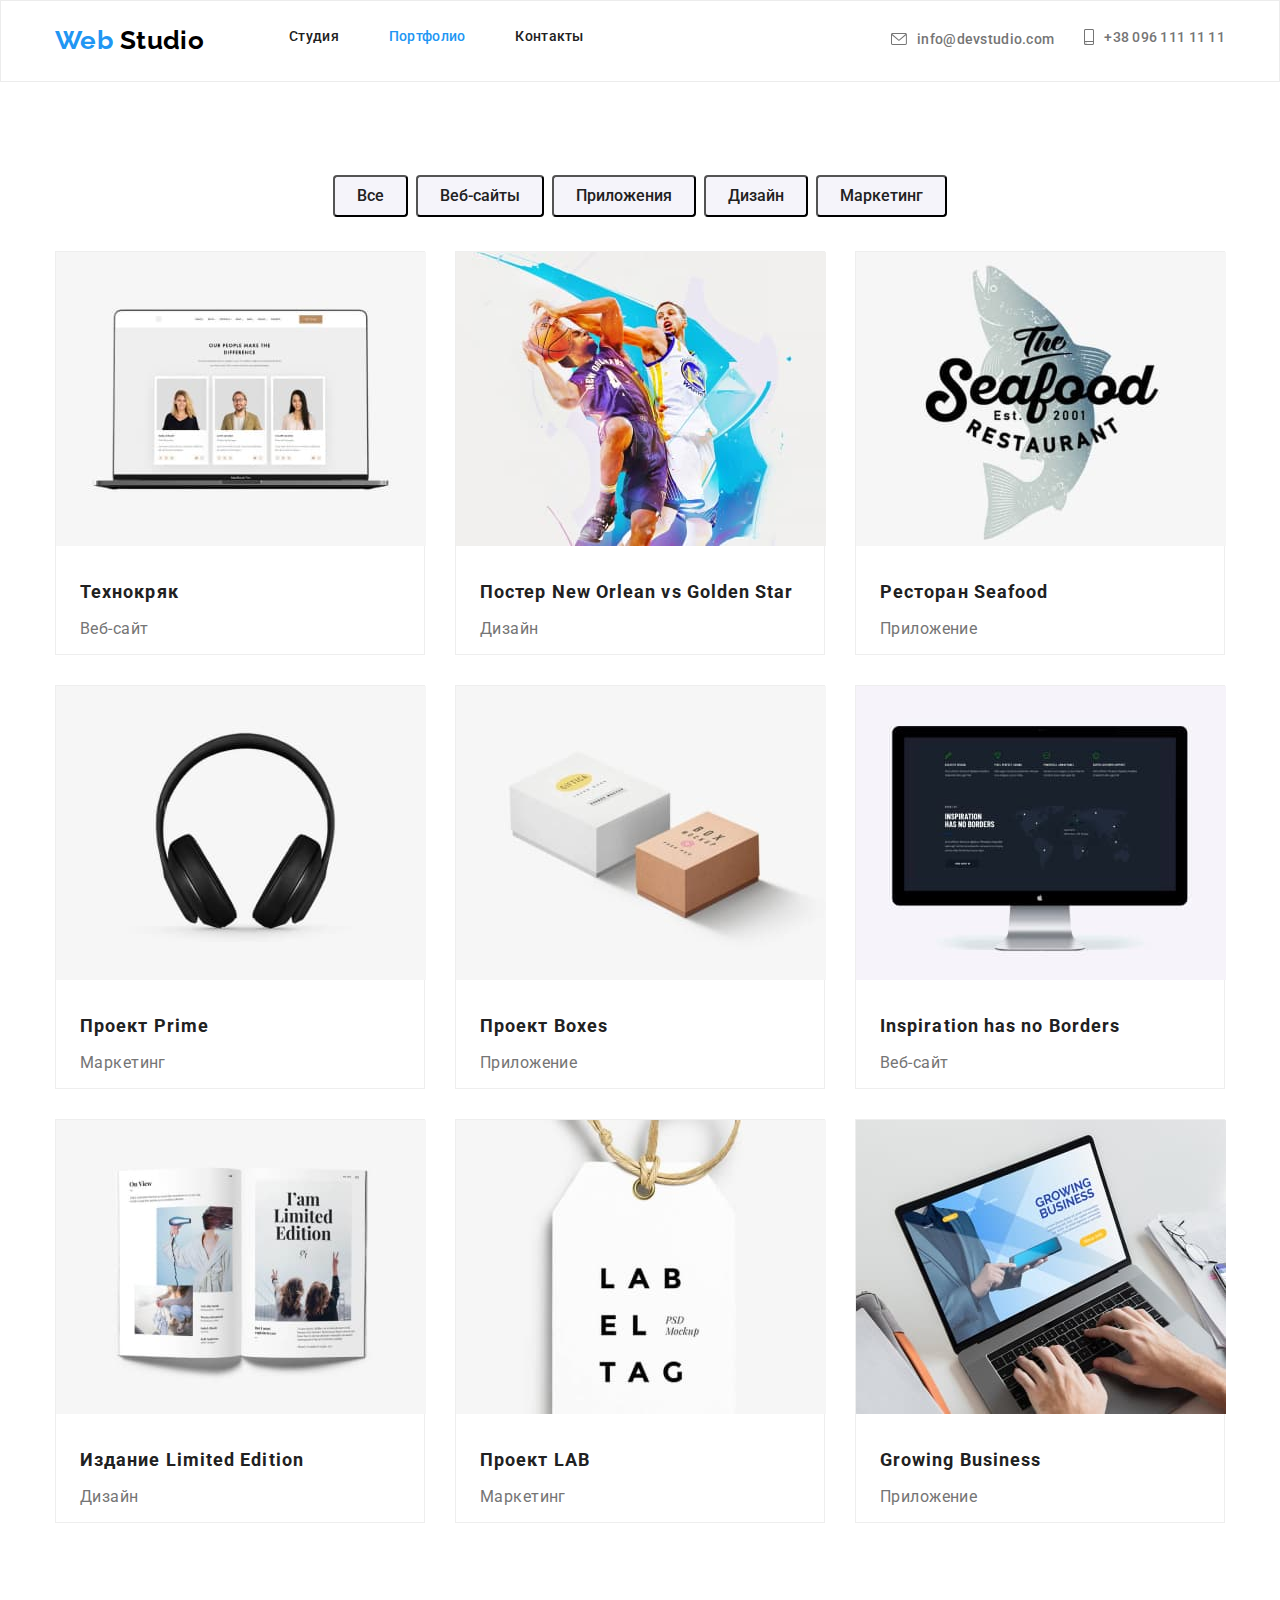
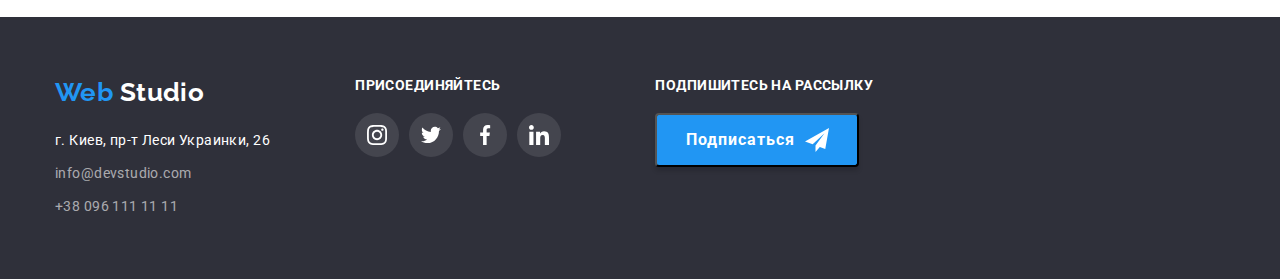
==== portfolio.html @ ff5363ea "Переносит файлы и папки из hw-04" ====
<!DOCTYPE html>
<html lang="ru">
  <head>
    <meta charset="UTF-8" />
    <meta name="viewport" content="width=device-width, initial-scale=1.0" />
    <title lang="en">Web Studio</title>
    <link
      href="https://fonts.googleapis.com/css2?family=Roboto:wght@400;500;700;900&display=swap"
      rel="stylesheet"
    />
    <link rel="stylesheet" href="./css/normalize.css" />
    <link rel="stylesheet" href="./css/style.css" />
  </head>
  <body>
    <!--Шапка страницы-->

    <header class="page-header">
      <div class="container">
        <nav class="navigation flexbox">
          <div class="nav-container flexbox">
            <a href="./index.html" class="logo link"><span>Web</span> Studio</a>
            <ul class="navigation-list list flexbox">
              <li class="navigation-item">
                <a href="./index.html" class="navigation-link link">Студия</a>
              </li>
              <li class="navigation-item">
                <a
                  href="./portfolio.html"
                  class="navigation-link link portfolio"
                  >Портфолио</a
                >
              </li>
              <li class="navigation-item">
                <a href="" class="navigation-link link">Контакты</a>
              </li>
            </ul>
          </div>
          <ul class="contacts-list list flexbox">
            <li class="contacts-item">
              <a
                href="mailto:info@devstudio.com"
                class="navigation-link navigation-contacts link"
              >
                <svg class="icon-contacts" width="16" height="12">
                  <use href="./images/sprite.svg#icon-envelope"></use>
                </svg>

                info@devstudio.com
              </a>
            </li>
            <li class="contacts-item">
              <a
                href="tel:+380961111111"
                class="navigation-link navigation-contacts link"
              >
                <svg class="icon-contacts" width="10px" height="16px">
                  <use href="./images/sprite.svg#icon-smartphone"></use>
                </svg>

                +38 096 111 11 11</a
              >
            </li>
          </ul>
        </nav>
      </div>
    </header>

    <main>
      <!-- Проекты -->

      <section class="projects">
        <div class="container">
          <h1 hidden class="section-title">Навигация проектов</h1>
          <ul class="type-list list flexbox">
            <li class="type-item">
              <button type="button" class="type-btn">Все</button>
            </li>
            <li class="type-item">
              <button type="button" class="type-btn">Веб-сайты</button>
            </li>
            <li class="type-item">
              <button type="button" class="type-btn">Приложения</button>
            </li>
            <li class="type-item">
              <button type="button" class="type-btn">Дизайн</button>
            </li>
            <li class="type-item">
              <button type="button" class="type-btn">Маркетинг</button>
            </li>
          </ul>

          <h2 hidden class="section-title">Проекты</h2>
          <ul class="projects-list list flexbox">
            <li class="projects-item">
              <a href="" class="link">
                <img
                  src="./images/portfolio/project-1.jpg"
                  alt="Картинка проекта"
                />
                <div class="projects-text">
                  <h3 class="projects-title">Технокряк</h3>
                  <p class="projects-class">Веб-сайт</p>
                </div>
              </a>
            </li>
            <li class="projects-item">
              <a href="" class="link">
                <img
                  src="./images/portfolio/project-2.jpg"
                  alt="Картинка проекта"
                />
                <div class="projects-text">
                  <h3 class="projects-title">
                    Постер New Orlean vs Golden Star
                  </h3>
                  <p class="projects-class">Дизайн</p>
                </div>
              </a>
            </li>
            <li class="projects-item">
              <a href="" class="link">
                <img
                  src="./images/portfolio/project-3.jpg"
                  alt="Картинка проекта"
                />
                <div class="projects-text">
                  <h3 class="projects-title">Ресторан Seafood</h3>
                  <p class="projects-class">Приложение</p>
                </div>
              </a>
            </li>
            <li class="projects-item">
              <a href="" class="link">
                <img
                  src="./images/portfolio/project-4.jpg"
                  alt="Картинка проекта"
                />
                <div class="projects-text">
                  <h3 class="projects-title">Проект Prime</h3>
                  <p class="projects-class">Маркетинг</p>
                </div>
              </a>
            </li>
            <li class="projects-item">
              <a href="" class="link">
                <img
                  src="./images/portfolio/project-5.jpg"
                  alt="Картинка проекта"
                />
                <div class="projects-text">
                  <h3 class="projects-title">Проект Boxes</h3>
                  <p class="projects-class">Приложение</p>
                </div>
              </a>
            </li>
            <li class="projects-item">
              <a href="" class="link">
                <img
                  src="./images/portfolio/project-6.jpg"
                  alt="Картинка проекта"
                />
                <div class="projects-text">
                  <h3 class="projects-title">Inspiration has no Borders</h3>
                  <p class="projects-class">Веб-сайт</p>
                </div>
              </a>
            </li>
            <li class="projects-item">
              <a href="" class="link">
                <img
                  src="./images/portfolio/project-7.jpg"
                  alt="Картинка проекта"
                />
                <div class="projects-text">
                  <h3 class="projects-title">Издание Limited Edition</h3>
                  <p class="projects-class">Дизайн</p>
                </div>
              </a>
            </li>
            <li class="projects-item">
              <a href="" class="link">
                <img
                  src="./images/portfolio/project-8.jpg"
                  alt="Картинка проекта"
                />
                <div class="projects-text">
                  <h3 class="projects-title">Проект LAB</h3>
                  <p class="projects-class">Маркетинг</p>
                </div>
              </a>
            </li>
            <li class="projects-item">
              <a href="" class="link">
                <img
                  src="./images/portfolio/project-9.jpg"
                  alt="Картинка проекта"
                />
                <div class="projects-text">
                  <h3 class="projects-title">Growing Business</h3>
                  <p class="projects-class">Приложение</p>
                </div>
              </a>
            </li>
          </ul>
        </div>
      </section>
    </main>

    <!--Подвал страницы-->
    <footer class="page-footer">
      <div class="container flexbox">
        <div class="footer-container footer-address">
          <a href="./index.html" class="logo link logo-footer"
            ><span>Web</span> Studio</a
          >
          <address class="company-address">
            <!--<p class="local-address">г. Киев, пр-т Леси Украинки, 26</p>-->
            <a
              href="https://goo.gl/maps/EpCByRqpzJr25Uw86"
              class="local-address link"
              >г. Киев, пр-т Леси Украинки, 26</a
            >
            <a href="mailto:info@devstudio.com" class="address-link link"
              >info@devstudio.com</a
            >
            <a href="tel:+380961111111" class="address-link link"
              >+38 096 111 11 11</a
            >
          </address>
        </div>
        <div class="footer-container footer-links">
          <b class="appeal">Присоединяйтесь</b>
          <ul class="join-list list flexbox">
            <li class="join-item">
              <a
                href="https://www.instagram.com/"
                target="_blank"
                rel="noopener noreferrer"
                aria-label="Ссылка Instagram"
                class="join-link link"
              >
                <svg class="icon-join-link" width="20px" height="20px">
                  <use href="./images/sprite.svg#icon-logo-instagram"></use>
                </svg>
              </a>
            </li>
            <li class="join-item">
              <a
                href="https://twitter.com/"
                target="_blank"
                rel="noopener noreferrer"
                aria-label="Ссылка Twitter"
                class="join-link link"
              >
                <svg class="icon-join-link" width="20px" height="20px">
                  <use href="./images/sprite.svg#icon-logo-twitter"></use>
                </svg>
              </a>
            </li>
            <li class="join-item">
              <a
                href="https://facebook.com/"
                target="_blank"
                rel="noopener noreferrer"
                aria-label="Ссылка Facebook"
                class="join-link link"
              >
                <svg class="icon-join-link" width="20px" height="20px">
                  <use href="./images/sprite.svg#icon-logo-facebook"></use>
                </svg>
              </a>
            </li>
            <li class="join-item">
              <a
                href="https://www.linkedin.com/"
                target="_blank"
                rel="noopener noreferrer"
                aria-label="Ссылка Linkedin"
                class="join-link link"
              >
                <svg class="icon-join-link" width="20px" height="20px">
                  <use href="./images/sprite.svg#icon-logo-linkedin"></use>
                </svg>
              </a>
            </li>
          </ul>
        </div>
        <div class="footer-container footer-mailing">
          <b class="appeal">Подпишитесь на рассылку</b>
          <button type="button" class="btn btn-subscribe">Подписаться</button>
        </div>
      </div>
    </footer>
  </body>
</html>
---- css/style.css ----
/* Цвета */

:root {
  --main-text: #757575;
  --secondary-text: #212121;
  --white: #ffffff;
  --alpha-white: #ffffff99;
  --accent: #2196f3;
  --additional: #000000;
  --background-section: #f5f4fa;
  --background-hero: #c4c4c4;
  --background-footer: #2f303a;
  --background-join-link: #ffffff1a;
  --icon-social-link: #afb1b8;
  --header-border: #ececec;
  --portfolio-projects-border: #eeeeee;
}

/* Шрифты
font-family: "Roboto", sans-serif;
font-family: "Raleway", sans-serif; */

@font-face {
  font-family: "Raleway";
  src: url("../fonts/raleway/raleway-v17-latin-cyrillic-700.woff")
      format("woff"),
    url("../fonts/raleway/raleway-v17-latin-cyrillic-700.woff2") format("woff2");
  font-weight: 700;
  font-style: normal;
}

* {
  box-sizing: border-box;
  /* outline: solid blue; */
}

body {
  font-family: "Roboto", sans-serif;
  font-size: 14px;
  line-height: 1.714;
  letter-spacing: 0.03em;

  color: var(--main-text);
}

address {
  font-style: normal;
}

.container {
  width: 1200px;
  padding-left: 15px;
  padding-right: 15px;
  margin-left: auto;
  margin-right: auto;
}

.flexbox {
  display: flex;
}

.section {
  padding: 94px 0;
}
.list {
  padding: 0;
  margin: 0;
  list-style: none;
}

.img {
  display: block;
}

.link {
  text-decoration: none;
}

.logo {
  font-family: "Raleway", sans-serif;
  font-weight: 700;
  font-size: 26px;
  line-height: 1.192;
  color: var(--additional);

  margin-right: 85px;
}

.logo > span {
  color: var(--accent);
}

.btn {
  font-weight: 700;
  font-size: 16px;
  line-height: 1.875;
  display: flex;
  align-items: center;
  text-align: center;
  letter-spacing: 0.06em;
  color: var(--white);
  background: var(--accent);
  box-shadow: 0px 4px 4px rgba(0, 0, 0, 0.15);
  border-radius: 4px;

  padding: 10px 32px;
  cursor: pointer;
}

.section-title {
  font-weight: 700;
  font-size: 36px;
  line-height: 1.166;
  text-align: center;
  color: var(--secondary-text);

  margin-top: 0;
  margin-bottom: 50px;
}

b,
.services-title {
  font-weight: 700;
  font-size: 14px;
  line-height: 1.142;
  text-transform: uppercase;
  color: var(--white);
}

/* Шапка страницы */

.page-header {
  padding: 24px 0 25px 0;
  border: 1px solid var(--header-border);

  display: flex;
  justify-content: space-between;
  align-items: center;
}

.navigation {
  justify-content: space-between;
  align-items: center;
}

.navigation-list {
  align-items: baseline;
}

.navigation-item:not(:last-child) {
  margin-right: 50px;
}

.navigation-link {
  font-weight: 500;
  font-size: 14px;
  line-height: 1.142;
  letter-spacing: 0.02em;
  color: var(--secondary-text);
}
.navigation-link:hover,
.navigation-link:focus {
  color: var(--accent);
}

.studio {
  color: var(--accent);
}

.portfolio {
  color: var(--accent);
}

.contacts-item:not(:last-child) {
  margin-right: 30px;
}

.navigation-contacts {
  display: inline-flex;
  justify-content: center;
  align-items: center;

  color: var(--main-text);
}

.icon-contacts {
  margin-right: 10px;
  fill: var(--main-text);
}

.navigation-contacts:hover .icon-contacts,
.navigation-contacts:focus .icon-contacts {
  fill: var(--accent);
}

/* Герой */

.hero-box {
  padding: 200px 0;
}

.hero-title {
  margin-top: 0;
  margin-bottom: 30px;
  width: 696px;
}

.hero-box > .hero-title,
.hero-box > .btn {
  margin-left: auto;
  margin-right: auto;
}

.hero-title {
  font-weight: 900;
  font-size: 44px;
  line-height: 1.363;
  text-align: center;
  letter-spacing: 0.06em;
  text-transform: uppercase;
  color: var(--white);
}

.overlay {
  max-width: 1600px;
  height: 600px;
  margin-left: auto;
  margin-right: auto;
  background-color: var(--background-hero);

  background-image: linear-gradient(
      90deg,
      rgba(47, 48, 58, 0.4) 0%,
      rgba(47, 48, 58, 0.4) 100%
    ),
    url(../images/header-img-new.jpg);
}

/* Особенности */

.features-item {
  margin-right: 30px;
}

.features-item:nth-child(4n) {
  margin-right: 0;
}

.features-item::before {
  content: "";
  display: block;
  width: 270px;
  height: 120px;
  background-color: var(--background-section);
  background-repeat: no-repeat;
  background-position: center;
  border-radius: 4px;
}

.icon-antenna::before {
  background-image: url(../images/antenna.svg);
}

.icon-clock::before {
  background-image: url(../images/clock.svg);
}

.icon-diagram::before {
  background-image: url(../images/diagram.svg);
}

.icon-astronaut::before {
  background-image: url(../images/astronaut.svg);
}

.features-title {
  font-weight: 700;
  font-size: 14px;
  line-height: 1.142;
  text-transform: uppercase;
  color: var(--secondary-text);

  margin-top: 30px;
  margin-bottom: 10px;
}

.features-info {
  margin-bottom: 0;
}

/* Услуги */

.services {
  padding-top: 0;
}

.services .section-title {
  margin-top: 0;
  margin-bottom: 50px;
}

.services-item {
  margin-right: 30px;
}

.services-item:nth-child(3n) {
  margin-right: 0;
}

.services-title {
  text-align: center;
  margin: 0;
}

/* Команда */

.team {
  background-color: var(--background-section);
}

.team-item {
  width: 270px;
  height: 428px;
  background-color: var(--white);
  margin-right: 30px;

  box-shadow: 0px 1px 3px rgba(0, 0, 0, 0.12), 0px 1px 1px rgba(0, 0, 0, 0.14),
    0px 2px 1px rgba(0, 0, 0, 0.2);
  border-radius: 0px 0px 4px 4px;
}

.team-item:nth-child(4n) {
  margin-right: 0;
}

.team-name,
.team-position {
  font-size: 16px;
  line-height: 1.187;
  text-align: center;
}

.team-name {
  font-weight: 500;
  color: var(--secondary-text);

  margin-top: 30px;
  margin-bottom: 10px;
}

.team-position {
  margin-top: 10px;
  margin-bottom: 16px;
}

.social-list {
  justify-content: center;
}

.social-link {
  display: inline-flex;
  justify-content: center;
  align-items: center;
  width: 44px;
  height: 44px;

  background-color: var(--white);
  border-radius: 50%;
  cursor: pointer;
}

.social-item:not(:last-child) {
  margin-right: 10px;
}

.social-link:hover,
.social-link:focus {
  background-color: var(--accent);
}

.icon-social-link {
  display: block;
  fill: var(--icon-social-link);
}

.social-link:hover .icon-social-link,
.social-link:focus .icon-social-link {
  fill: var(--white);
}

/* Клиенты */

.clients-list {
  justify-content: center;
  align-items: center;
}

.clients-item:not(:last-child) {
  margin-right: 30px;
}

.clients-link {
  display: inline-flex;
  width: 170px;
  height: 90px;

  justify-content: center;
  align-items: center;

  border: 1px solid var(--icon-social-link);
  box-sizing: border-box;
  border-radius: 4px;
}

.clients-link:hover,
.clients-link:focus {
  border-color: var(--accent);
}

.clients-icon {
  fill: var(--icon-social-link);
}

.clients-link:hover .clients-icon,
.clients-link:focus .clients-icon {
  fill: var(--accent);
}

/* Подвал страницы */

.page-footer {
  background-color: var(--background-footer);
  padding: 60px 0;
}

.footer-address,
.footer-links {
  width: calc((100% - 30px * 2) / 4);
  margin-right: 30px;
}

.footer-mailing {
  width: calc(100% / 2);
}

.logo-footer {
  color: var(--white);
  margin-right: 0;
}

.local-address {
  display: block;
  color: var(--white);
  margin-top: 20px;
  margin-bottom: 9px;
}

.address-link {
  color: var(--alpha-white);
  display: block;
}

.address-link:not(:last-child) {
  margin-bottom: 9px;
}

.address-link:hover,
.address-link:focus {
  color: var(--accent);
}

.appeal {
  display: block;
  margin-bottom: 20px;
}

.join-link {
  display: inline-flex;
  justify-content: center;
  align-items: center;
  width: 44px;
  height: 44px;

  background-color: var(--background-join-link);
  border-radius: 50%;
  cursor: pointer;
}

.join-item:not(:last-child) {
  margin-right: 10px;
}

.join-link:hover,
.join-link:focus {
  background-color: var(--accent);
}

.icon-join-link {
  display: block;
  fill: var(--white);
}

.btn-subscribe {
  padding: 10px 28px 10px 29px;
}

.btn-subscribe::after {
  content: "";
  display: block;
  width: 24px;
  height: 24px;
  margin-left: 10px;
  background-image: url(../images/icon-send.svg);
  background-repeat: no-repeat;
  background-position: center;
}

/* Стили страницы Портфолио */

.projects {
  padding: 93px 0 94px;
}

.type-list {
  justify-content: center;
  margin-bottom: 34px;
}

.type-item:not(:last-child) {
  margin-right: 8px;
}

.type-btn {
  font-weight: 500;
  font-size: 16px;
  line-height: 1.625;
  text-align: center;
  color: var(--secondary-text);
  background: var(--background-section);
  border-radius: 4px;

  padding: 6px 22px;
}

.type-btn:hover,
.type-btn:focus {
  color: var(--white);
  background: var(--accent);
  box-shadow: 0px 2px 2px rgba(0, 0, 0, 0.12), 0px 1px 2px rgba(0, 0, 0, 0.08),
    0px 3px 1px rgba(0, 0, 0, 0.1);
}

.projects-list {
  flex-wrap: wrap;
}

.projects-item {
  width: 370px;
  height: 404px;

  margin-right: 30px;
  margin-bottom: 30px;

  background: var(--white);
  border: 1px solid var(--portfolio-projects-border);
  box-sizing: border-box;
}

.projects-item:hover,
.projects-item:focus {
  box-shadow: 0px 1px 1px rgba(0, 0, 0, 0.12), 0px 4px 4px rgba(0, 0, 0, 0.06),
    1px 4px 6px rgba(0, 0, 0, 0.16);
}

.projects-item:nth-child(3n) {
  margin-right: 0;
}

.projects-item:nth-last-child(-n + 3) {
  margin-bottom: 0;
}

.projects-text {
  padding: 20px 24px;
}

.projects-title {
  font-weight: 700;
  font-size: 18px;
  line-height: 2;
  letter-spacing: 0.06em;
  color: var(--secondary-text);

  margin: 0 0 4px;
}

.projects-class {
  font-size: 16px;
  line-height: 1.875;
  color: var(--main-text);

  margin: 0;
}
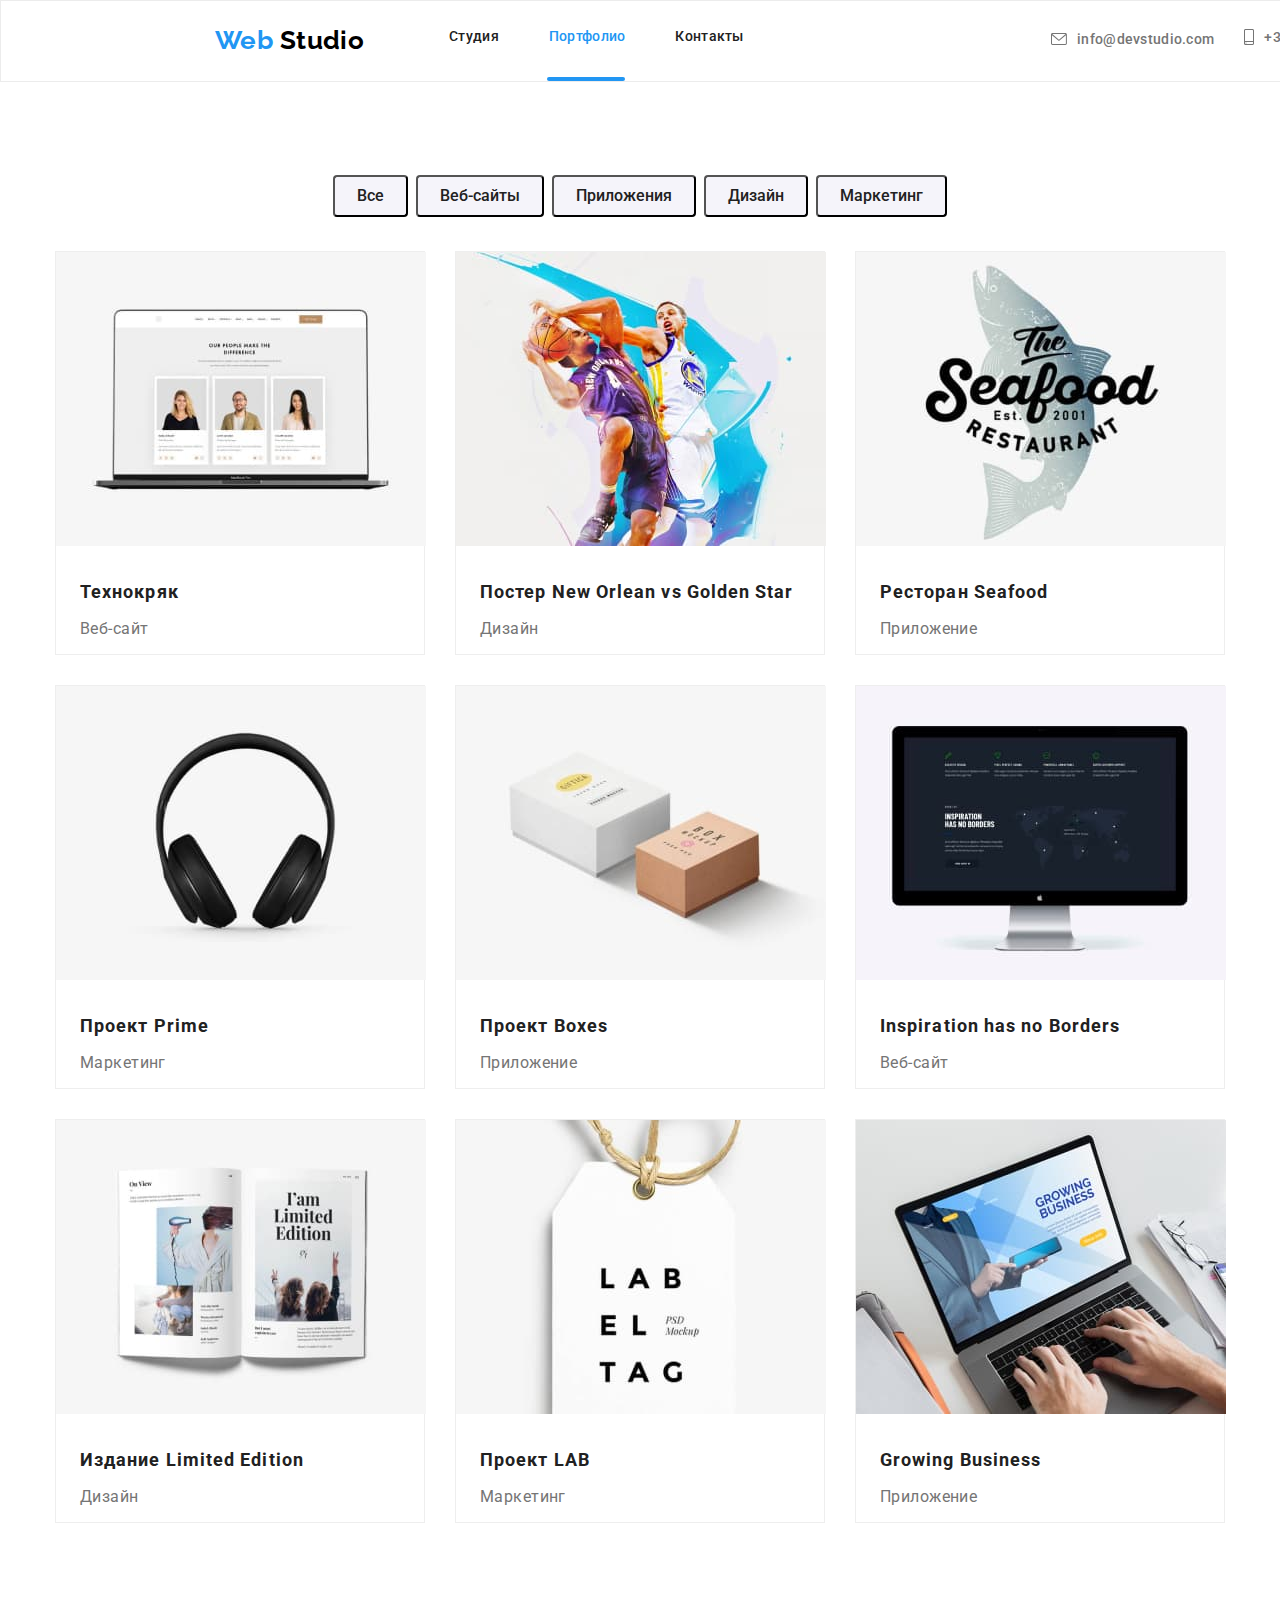
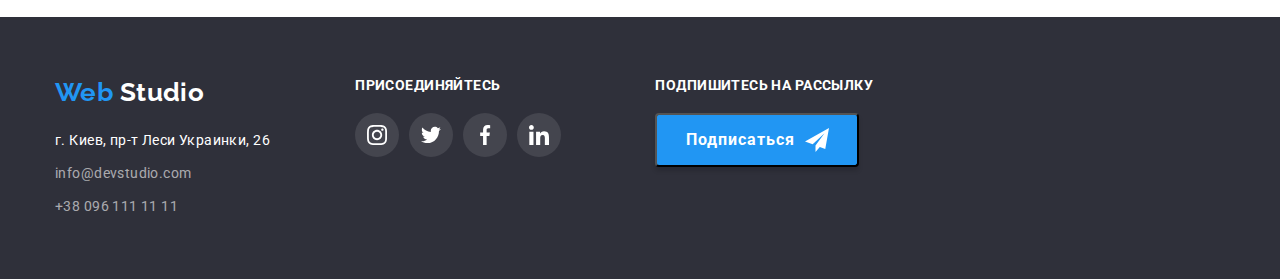
==== commit 98d2db52: "Добавляет переходы эфектам hover, focus." ====
--- a/portfolio.html
+++ b/portfolio.html
@@ -92,7 +92,7 @@
           <h2 hidden class="section-title">Проекты</h2>
           <ul class="projects-list list flexbox">
             <li class="projects-item">
-              <a href="" class="link">
+              <a href="" class="projects-link link">
                 <img
                   src="./images/portfolio/project-1.jpg"
                   alt="Картинка проекта"
@@ -104,7 +104,7 @@
               </a>
             </li>
             <li class="projects-item">
-              <a href="" class="link">
+              <a href="" class="projects-link link">
                 <img
                   src="./images/portfolio/project-2.jpg"
                   alt="Картинка проекта"
@@ -118,7 +118,7 @@
               </a>
             </li>
             <li class="projects-item">
-              <a href="" class="link">
+              <a href="" class="projects-link link">
                 <img
                   src="./images/portfolio/project-3.jpg"
                   alt="Картинка проекта"
@@ -130,7 +130,7 @@
               </a>
             </li>
             <li class="projects-item">
-              <a href="" class="link">
+              <a href="" class="projects-link link">
                 <img
                   src="./images/portfolio/project-4.jpg"
                   alt="Картинка проекта"
@@ -142,7 +142,7 @@
               </a>
             </li>
             <li class="projects-item">
-              <a href="" class="link">
+              <a href="" class="projects-link link">
                 <img
                   src="./images/portfolio/project-5.jpg"
                   alt="Картинка проекта"
@@ -154,7 +154,7 @@
               </a>
             </li>
             <li class="projects-item">
-              <a href="" class="link">
+              <a href="" class="projects-link link">
                 <img
                   src="./images/portfolio/project-6.jpg"
                   alt="Картинка проекта"
@@ -166,7 +166,7 @@
               </a>
             </li>
             <li class="projects-item">
-              <a href="" class="link">
+              <a href="" class="projects-link link">
                 <img
                   src="./images/portfolio/project-7.jpg"
                   alt="Картинка проекта"
@@ -178,7 +178,7 @@
               </a>
             </li>
             <li class="projects-item">
-              <a href="" class="link">
+              <a href="" class="projects-link link">
                 <img
                   src="./images/portfolio/project-8.jpg"
                   alt="Картинка проекта"
@@ -190,7 +190,7 @@
               </a>
             </li>
             <li class="projects-item">
-              <a href="" class="link">
+              <a href="" class="projects-link link">
                 <img
                   src="./images/portfolio/project-9.jpg"
                   alt="Картинка проекта"
--- a/css/style.css
+++ b/css/style.css
@@ -9,8 +9,9 @@
   --additional: #000000;
   --background-section: #f5f4fa;
   --background-hero: #c4c4c4;
-  --background-footer: #2f303a;
-  --background-join-link: #ffffff1a;
+  --background-footer: rgb(47, 48, 58);
+  --background-join-link: rgba(255, 255, 255, 0.102);
+  --background-services-box: rgba(47, 48, 58, 0.8);
   --icon-social-link: #afb1b8;
   --header-border: #ececec;
   --portfolio-projects-border: #eeeeee;
@@ -118,8 +119,8 @@
   margin-bottom: 50px;
 }
 
-b,
-.services-title {
+.appeal,
+.services-box::after {
   font-weight: 700;
   font-size: 14px;
   line-height: 1.142;
@@ -136,6 +137,10 @@
   display: flex;
   justify-content: space-between;
   align-items: center;
+
+  position: relative;
+  max-width: 1600px;
+  min-width: 1600px;
 }
 
 .navigation {
@@ -157,18 +162,44 @@
   line-height: 1.142;
   letter-spacing: 0.02em;
   color: var(--secondary-text);
+  transition: color;
 }
 .navigation-link:hover,
 .navigation-link:focus {
   color: var(--accent);
+  transition: color 250ms cubic-bezier(0.4, 0, 0.2, 1);
 }
 
 .studio {
   color: var(--accent);
 }
 
+.navigation-item > .studio::after {
+  position: absolute;
+  content: "";
+  width: 48px;
+  height: 4px;
+  bottom: 0;
+  left: 448px;
+
+  background-color: var(--accent);
+  border-radius: 2px;
+}
+
 .portfolio {
   color: var(--accent);
+}
+
+.navigation-item > .portfolio::after {
+  position: absolute;
+  content: "";
+  width: 78px;
+  height: 4px;
+  bottom: 0;
+  left: 546px;
+
+  background-color: var(--accent);
+  border-radius: 2px;
 }
 
 .contacts-item:not(:last-child) {
@@ -186,11 +217,13 @@
 .icon-contacts {
   margin-right: 10px;
   fill: var(--main-text);
+  transition: fill;
 }
 
 .navigation-contacts:hover .icon-contacts,
 .navigation-contacts:focus .icon-contacts {
   fill: var(--accent);
+  transition: fill 250ms cubic-bezier(0.4, 0, 0.2, 1);
 }
 
 /* Герой */
@@ -301,15 +334,40 @@
 
 .services-item {
   margin-right: 30px;
+  position: relative;
 }
 
 .services-item:nth-child(3n) {
   margin-right: 0;
 }
 
-.services-title {
+.services-box::after {
+  position: absolute;
+  content: "";
+
+  display: inline-flex;
   text-align: center;
-  margin: 0;
+  justify-content: center;
+  align-items: center;
+
+  width: 370px;
+  height: 70px;
+  bottom: 0;
+  left: 0;
+  right: 0;
+  background-color: var(--background-services-box);
+}
+
+.services-box.box-1::after {
+  content: "Десктопные приложения";
+}
+
+.services-box.box-2::after {
+  content: "Мобильные приложения";
+}
+
+.services-box.box-3::after {
+  content: "Дизайнерские решения";
 }
 
 /* Команда */
@@ -367,6 +425,8 @@
   background-color: var(--white);
   border-radius: 50%;
   cursor: pointer;
+
+  transition: background-color;
 }
 
 .social-item:not(:last-child) {
@@ -376,16 +436,19 @@
 .social-link:hover,
 .social-link:focus {
   background-color: var(--accent);
+  transition: background-color 250ms cubic-bezier(0.4, 0, 0.2, 1);
 }
 
 .icon-social-link {
   display: block;
   fill: var(--icon-social-link);
+  transition: fill;
 }
 
 .social-link:hover .icon-social-link,
 .social-link:focus .icon-social-link {
   fill: var(--white);
+  transition: fill 250ms cubic-bezier(0.4, 0, 0.2, 1);
 }
 
 /* Клиенты */
@@ -410,20 +473,25 @@
   border: 1px solid var(--icon-social-link);
   box-sizing: border-box;
   border-radius: 4px;
+
+  transition: border-color;
 }
 
 .clients-link:hover,
 .clients-link:focus {
   border-color: var(--accent);
+  transition: border-color 250ms cubic-bezier(0.4, 0, 0.2, 1);
 }
 
 .clients-icon {
   fill: var(--icon-social-link);
+  transition: fill;
 }
 
 .clients-link:hover .clients-icon,
 .clients-link:focus .clients-icon {
   fill: var(--accent);
+  transition: fill 250ms cubic-bezier(0.4, 0, 0.2, 1);
 }
 
 /* Подвал страницы */
@@ -458,6 +526,8 @@
 .address-link {
   color: var(--alpha-white);
   display: block;
+
+  transition: color;
 }
 
 .address-link:not(:last-child) {
@@ -467,6 +537,7 @@
 .address-link:hover,
 .address-link:focus {
   color: var(--accent);
+  transition: color 250ms cubic-bezier(0.4, 0, 0.2, 1);
 }
 
 .appeal {
@@ -484,6 +555,8 @@
   background-color: var(--background-join-link);
   border-radius: 50%;
   cursor: pointer;
+
+  transition: background-color;
 }
 
 .join-item:not(:last-child) {
@@ -493,6 +566,7 @@
 .join-link:hover,
 .join-link:focus {
   background-color: var(--accent);
+  transition: background-color 250ms cubic-bezier(0.4, 0, 0.2, 1);
 }
 
 .icon-join-link {
@@ -536,18 +610,21 @@
   line-height: 1.625;
   text-align: center;
   color: var(--secondary-text);
-  background: var(--background-section);
+  background-color: var(--background-section);
   border-radius: 4px;
 
   padding: 6px 22px;
+
+  transition: color, background-color;
 }
 
 .type-btn:hover,
 .type-btn:focus {
   color: var(--white);
-  background: var(--accent);
+  background-color: var(--accent);
   box-shadow: 0px 2px 2px rgba(0, 0, 0, 0.12), 0px 1px 2px rgba(0, 0, 0, 0.08),
     0px 3px 1px rgba(0, 0, 0, 0.1);
+  transition: color, background-color 250ms cubic-bezier(0.4, 0, 0.2, 1);
 }
 
 .projects-list {
@@ -564,12 +641,15 @@
   background: var(--white);
   border: 1px solid var(--portfolio-projects-border);
   box-sizing: border-box;
+
+  transition: box-shadow;
 }
 
 .projects-item:hover,
 .projects-item:focus {
   box-shadow: 0px 1px 1px rgba(0, 0, 0, 0.12), 0px 4px 4px rgba(0, 0, 0, 0.06),
     1px 4px 6px rgba(0, 0, 0, 0.16);
+  transition: color, box-shadow 250ms cubic-bezier(0.4, 0, 0.2, 1);
 }
 
 .projects-item:nth-child(3n) {
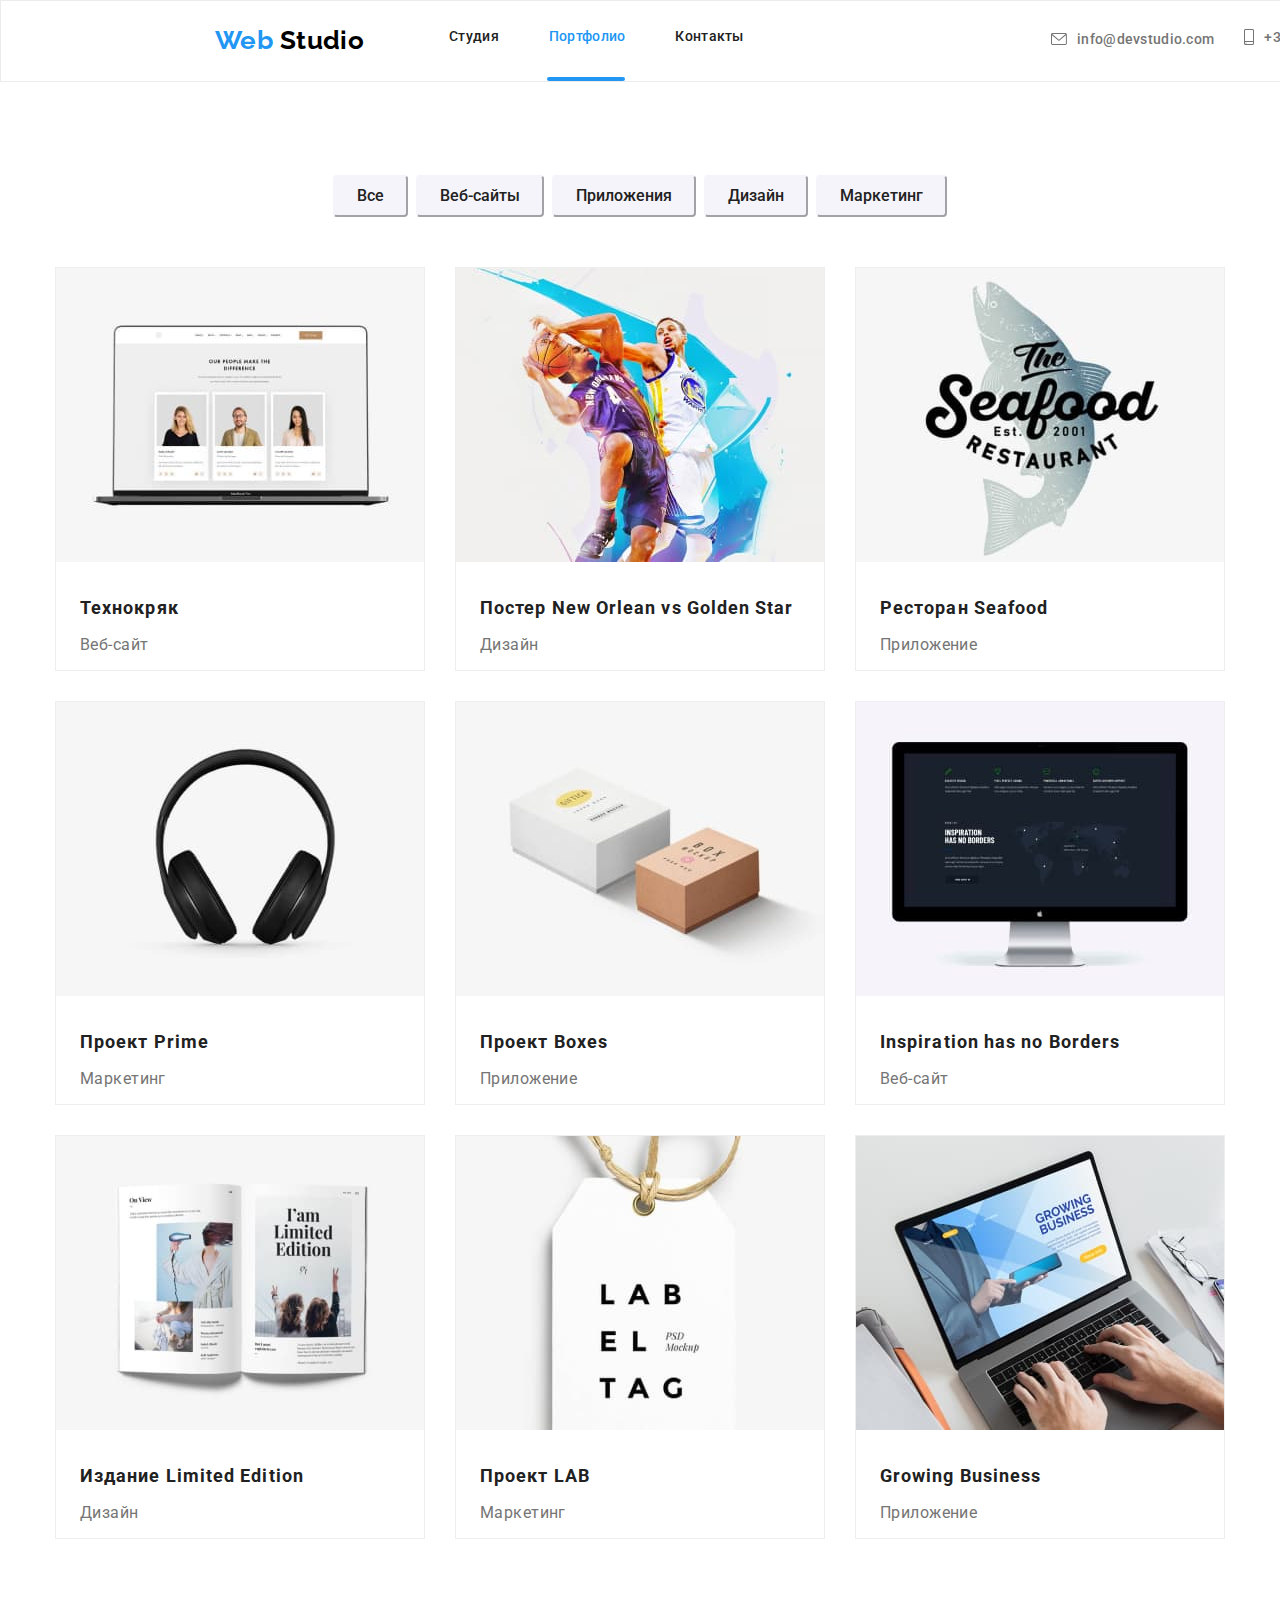
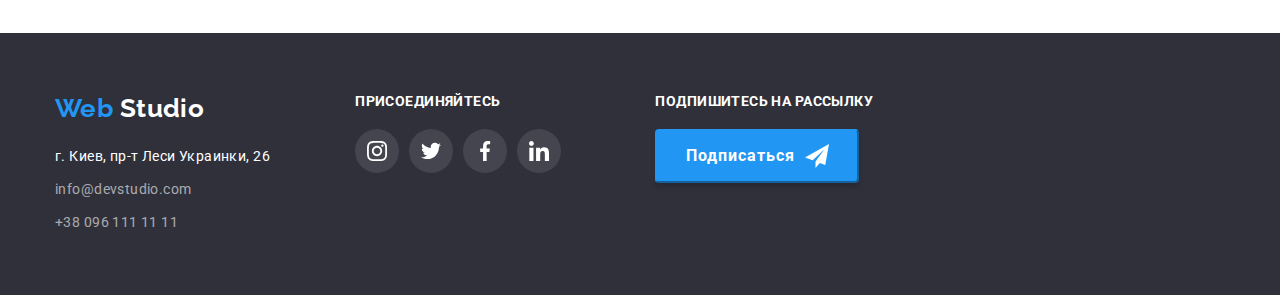
==== commit 6f86fbd0: "Добавляет выезжающий синий оверлей на странице portfolio." ====
--- a/portfolio.html
+++ b/portfolio.html
@@ -93,10 +93,21 @@
           <ul class="projects-list list flexbox">
             <li class="projects-item">
               <a href="" class="projects-link link">
-                <img
-                  src="./images/portfolio/project-1.jpg"
-                  alt="Картинка проекта"
-                />
+                <div class="img-box">
+                  <img
+                    src="./images/portfolio/project-1.jpg"
+                    alt="Картинка проекта"
+                  />
+                  <div class="hover-box">
+                    <p class="text-box">
+                      Технокряк это современная площадка распространения
+                      цифрового вируса. Компании используют эту платформу для
+                      цифрового шпионажа и атак на защищённые сервера
+                      конкурентов.
+                    </p>
+                  </div>
+                </div>
+
                 <div class="projects-text">
                   <h3 class="projects-title">Технокряк</h3>
                   <p class="projects-class">Веб-сайт</p>
@@ -105,10 +116,20 @@
             </li>
             <li class="projects-item">
               <a href="" class="projects-link link">
-                <img
-                  src="./images/portfolio/project-2.jpg"
-                  alt="Картинка проекта"
-                />
+                <div class="img-box">
+                  <img
+                    src="./images/portfolio/project-2.jpg"
+                    alt="Картинка проекта"
+                  />
+                  <div class="hover-box">
+                    <p class="text-box">
+                      Технокряк это современная площадка распространения
+                      цифрового вируса. Компании используют эту платформу для
+                      цифрового шпионажа и атак на защищённые сервера
+                      конкурентов.
+                    </p>
+                  </div>
+                </div>
                 <div class="projects-text">
                   <h3 class="projects-title">
                     Постер New Orlean vs Golden Star
@@ -119,10 +140,20 @@
             </li>
             <li class="projects-item">
               <a href="" class="projects-link link">
-                <img
-                  src="./images/portfolio/project-3.jpg"
-                  alt="Картинка проекта"
-                />
+                <div class="img-box">
+                  <img
+                    src="./images/portfolio/project-3.jpg"
+                    alt="Картинка проекта"
+                  />
+                  <div class="hover-box">
+                    <p class="text-box">
+                      Технокряк это современная площадка распространения
+                      цифрового вируса. Компании используют эту платформу для
+                      цифрового шпионажа и атак на защищённые сервера
+                      конкурентов.
+                    </p>
+                  </div>
+                </div>
                 <div class="projects-text">
                   <h3 class="projects-title">Ресторан Seafood</h3>
                   <p class="projects-class">Приложение</p>
@@ -131,10 +162,20 @@
             </li>
             <li class="projects-item">
               <a href="" class="projects-link link">
-                <img
-                  src="./images/portfolio/project-4.jpg"
-                  alt="Картинка проекта"
-                />
+                <div class="img-box">
+                  <img
+                    src="./images/portfolio/project-4.jpg"
+                    alt="Картинка проекта"
+                  />
+                  <div class="hover-box">
+                    <p class="text-box">
+                      Технокряк это современная площадка распространения
+                      цифрового вируса. Компании используют эту платформу для
+                      цифрового шпионажа и атак на защищённые сервера
+                      конкурентов.
+                    </p>
+                  </div>
+                </div>
                 <div class="projects-text">
                   <h3 class="projects-title">Проект Prime</h3>
                   <p class="projects-class">Маркетинг</p>
@@ -143,10 +184,20 @@
             </li>
             <li class="projects-item">
               <a href="" class="projects-link link">
-                <img
-                  src="./images/portfolio/project-5.jpg"
-                  alt="Картинка проекта"
-                />
+                <div class="img-box">
+                  <img
+                    src="./images/portfolio/project-5.jpg"
+                    alt="Картинка проекта"
+                  />
+                  <div class="hover-box">
+                    <p class="text-box">
+                      Технокряк это современная площадка распространения
+                      цифрового вируса. Компании используют эту платформу для
+                      цифрового шпионажа и атак на защищённые сервера
+                      конкурентов.
+                    </p>
+                  </div>
+                </div>
                 <div class="projects-text">
                   <h3 class="projects-title">Проект Boxes</h3>
                   <p class="projects-class">Приложение</p>
@@ -155,10 +206,20 @@
             </li>
             <li class="projects-item">
               <a href="" class="projects-link link">
-                <img
-                  src="./images/portfolio/project-6.jpg"
-                  alt="Картинка проекта"
-                />
+                <div class="img-box">
+                  <img
+                    src="./images/portfolio/project-6.jpg"
+                    alt="Картинка проекта"
+                  />
+                  <div class="hover-box">
+                    <p class="text-box">
+                      Технокряк это современная площадка распространения
+                      цифрового вируса. Компании используют эту платформу для
+                      цифрового шпионажа и атак на защищённые сервера
+                      конкурентов.
+                    </p>
+                  </div>
+                </div>
                 <div class="projects-text">
                   <h3 class="projects-title">Inspiration has no Borders</h3>
                   <p class="projects-class">Веб-сайт</p>
@@ -167,10 +228,20 @@
             </li>
             <li class="projects-item">
               <a href="" class="projects-link link">
-                <img
-                  src="./images/portfolio/project-7.jpg"
-                  alt="Картинка проекта"
-                />
+                <div class="img-box">
+                  <img
+                    src="./images/portfolio/project-7.jpg"
+                    alt="Картинка проекта"
+                  />
+                  <div class="hover-box">
+                    <p class="text-box">
+                      Технокряк это современная площадка распространения
+                      цифрового вируса. Компании используют эту платформу для
+                      цифрового шпионажа и атак на защищённые сервера
+                      конкурентов.
+                    </p>
+                  </div>
+                </div>
                 <div class="projects-text">
                   <h3 class="projects-title">Издание Limited Edition</h3>
                   <p class="projects-class">Дизайн</p>
@@ -179,10 +250,20 @@
             </li>
             <li class="projects-item">
               <a href="" class="projects-link link">
-                <img
-                  src="./images/portfolio/project-8.jpg"
-                  alt="Картинка проекта"
-                />
+                <div class="img-box">
+                  <img
+                    src="./images/portfolio/project-8.jpg"
+                    alt="Картинка проекта"
+                  />
+                  <div class="hover-box">
+                    <p class="text-box">
+                      Технокряк это современная площадка распространения
+                      цифрового вируса. Компании используют эту платформу для
+                      цифрового шпионажа и атак на защищённые сервера
+                      конкурентов.
+                    </p>
+                  </div>
+                </div>
                 <div class="projects-text">
                   <h3 class="projects-title">Проект LAB</h3>
                   <p class="projects-class">Маркетинг</p>
@@ -191,10 +272,20 @@
             </li>
             <li class="projects-item">
               <a href="" class="projects-link link">
-                <img
-                  src="./images/portfolio/project-9.jpg"
-                  alt="Картинка проекта"
-                />
+                <div class="img-box">
+                  <img
+                    src="./images/portfolio/project-9.jpg"
+                    alt="Картинка проекта"
+                  />
+                  <div class="hover-box">
+                    <p class="text-box">
+                      Технокряк это современная площадка распространения
+                      цифрового вируса. Компании используют эту платформу для
+                      цифрового шпионажа и атак на защищённые сервера
+                      конкурентов.
+                    </p>
+                  </div>
+                </div>
                 <div class="projects-text">
                   <h3 class="projects-title">Growing Business</h3>
                   <p class="projects-class">Приложение</p>
--- a/css/style.css
+++ b/css/style.css
@@ -6,6 +6,7 @@
   --white: #ffffff;
   --alpha-white: #ffffff99;
   --accent: #2196f3;
+  --accent-alpha: rgba(33, 150, 243, 0.9);
   --additional: #000000;
   --background-section: #f5f4fa;
   --background-hero: #c4c4c4;
@@ -103,6 +104,7 @@
   background: var(--accent);
   box-shadow: 0px 4px 4px rgba(0, 0, 0, 0.15);
   border-radius: 4px;
+  border-color: var(--accent);
 
   padding: 10px 32px;
   cursor: pointer;
@@ -141,6 +143,8 @@
   position: relative;
   max-width: 1600px;
   min-width: 1600px;
+  margin-left: auto;
+  margin-right: auto;
 }
 
 .navigation {
@@ -179,7 +183,7 @@
   content: "";
   width: 48px;
   height: 4px;
-  bottom: 0;
+  bottom: -1px;
   left: 448px;
 
   background-color: var(--accent);
@@ -597,7 +601,7 @@
 
 .type-list {
   justify-content: center;
-  margin-bottom: 34px;
+  margin-bottom: 50px;
 }
 
 .type-item:not(:last-child) {
@@ -612,6 +616,7 @@
   color: var(--secondary-text);
   background-color: var(--background-section);
   border-radius: 4px;
+  border-color: var(--background-section);
 
   padding: 6px 22px;
 
@@ -660,6 +665,37 @@
   margin-bottom: 0;
 }
 
+.img-box {
+  position: relative;
+  overflow: hidden;
+}
+
+.hover-box {
+  position: absolute;
+  background-color: var(--accent-alpha);
+  bottom: 0;
+  left: 0;
+  width: 100%;
+  height: 100%;
+  padding: 63px 24px;
+  opacity: 0;
+  transform: translateY(100%);
+  transition: transform;
+}
+
+.projects-item:hover .hover-box,
+.projects-item:focus .hover-box {
+  opacity: 1;
+  transform: translateY(0);
+  transition: transform 250ms cubic-bezier(0.4, 0, 0.2, 1);
+}
+
+.text-box {
+  font-size: 18px;
+  line-height: 1.555;
+  color: var(--white);
+}
+
 .projects-text {
   padding: 20px 24px;
 }
